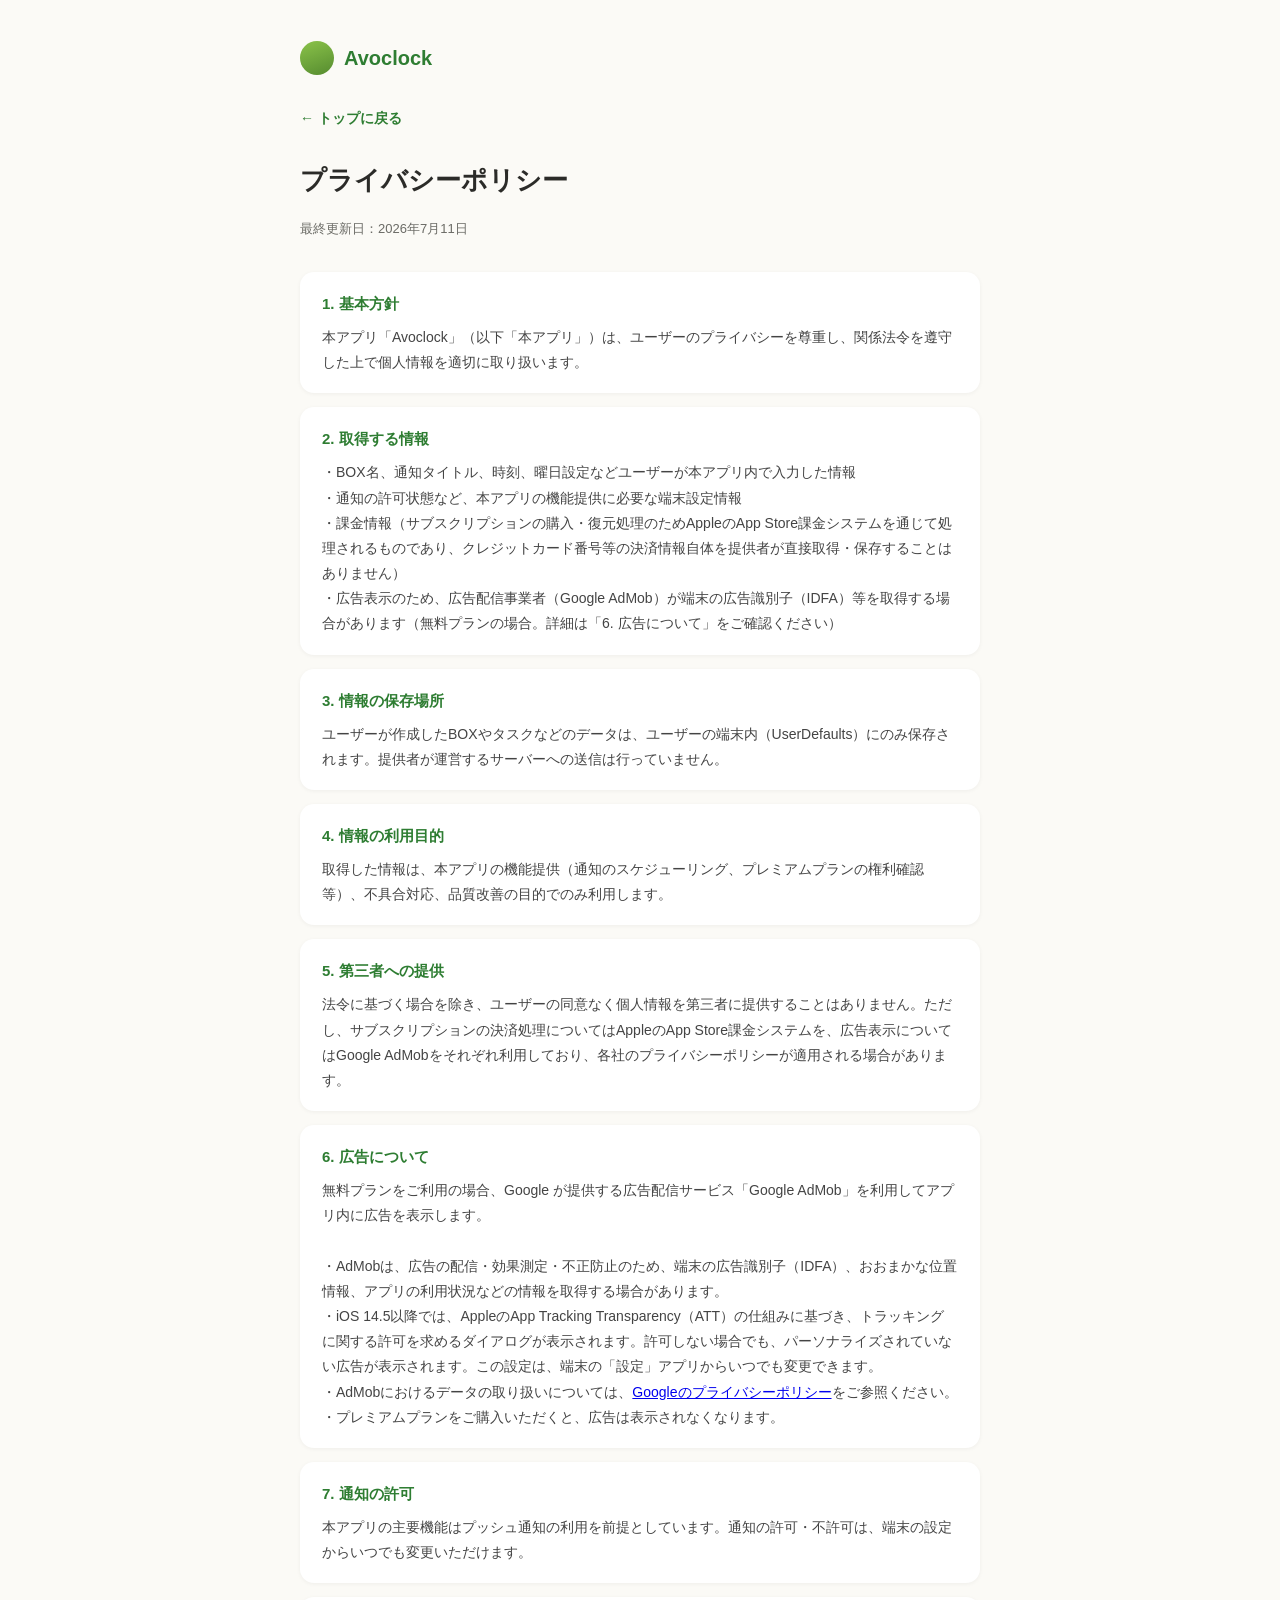
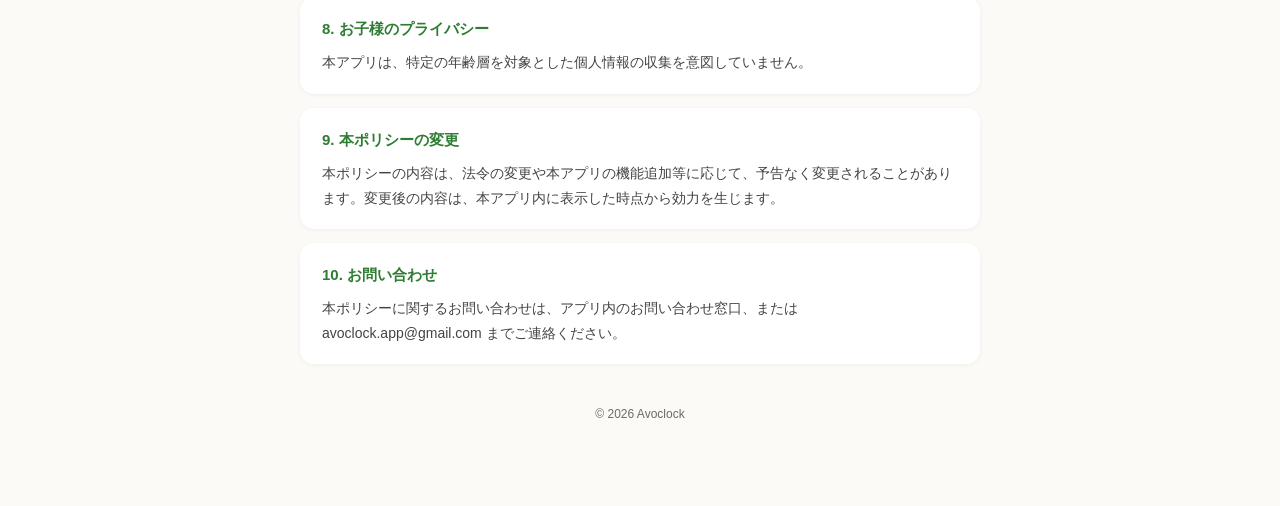
==== privacy.html @ 3c4e4101 "Add files via upload" ====
<!DOCTYPE html>
<html lang="ja">
<head>
<meta charset="UTF-8">
<meta name="viewport" content="width=device-width, initial-scale=1.0">
<title>プライバシーポリシー - Avoclock</title>
<link rel="stylesheet" href="style.css">
</head>
<body>
<div class="wrap">
  <div class="brand"><div class="dot"></div><span>Avoclock</span></div>
  <nav><a href="index.html">&larr; トップに戻る</a></nav>
  <h1>プライバシーポリシー</h1>
  <p class="updated">最終更新日：2026年7月11日</p>

  <section>
    <h2>1. 基本方針</h2>
    <p>本アプリ「Avoclock」（以下「本アプリ」）は、ユーザーのプライバシーを尊重し、関係法令を遵守した上で個人情報を適切に取り扱います。</p>
  </section>

  <section>
    <h2>2. 取得する情報</h2>
    <p>・BOX名、通知タイトル、時刻、曜日設定などユーザーが本アプリ内で入力した情報
・通知の許可状態など、本アプリの機能提供に必要な端末設定情報
・課金情報（サブスクリプションの購入・復元処理のためAppleのApp Store課金システムを通じて処理されるものであり、クレジットカード番号等の決済情報自体を提供者が直接取得・保存することはありません）
・広告表示のため、広告配信事業者（Google AdMob）が端末の広告識別子（IDFA）等を取得する場合があります（無料プランの場合。詳細は「6. 広告について」をご確認ください）</p>
  </section>

  <section>
    <h2>3. 情報の保存場所</h2>
    <p>ユーザーが作成したBOXやタスクなどのデータは、ユーザーの端末内（UserDefaults）にのみ保存されます。提供者が運営するサーバーへの送信は行っていません。</p>
  </section>

  <section>
    <h2>4. 情報の利用目的</h2>
    <p>取得した情報は、本アプリの機能提供（通知のスケジューリング、プレミアムプランの権利確認等）、不具合対応、品質改善の目的でのみ利用します。</p>
  </section>

  <section>
    <h2>5. 第三者への提供</h2>
    <p>法令に基づく場合を除き、ユーザーの同意なく個人情報を第三者に提供することはありません。ただし、サブスクリプションの決済処理についてはAppleのApp Store課金システムを、広告表示についてはGoogle AdMobをそれぞれ利用しており、各社のプライバシーポリシーが適用される場合があります。</p>
  </section>

  <section>
    <h2>6. 広告について</h2>
    <p>無料プランをご利用の場合、Google が提供する広告配信サービス「Google AdMob」を利用してアプリ内に広告を表示します。

・AdMobは、広告の配信・効果測定・不正防止のため、端末の広告識別子（IDFA）、おおまかな位置情報、アプリの利用状況などの情報を取得する場合があります。
・iOS 14.5以降では、AppleのApp Tracking Transparency（ATT）の仕組みに基づき、トラッキングに関する許可を求めるダイアログが表示されます。許可しない場合でも、パーソナライズされていない広告が表示されます。この設定は、端末の「設定」アプリからいつでも変更できます。
・AdMobにおけるデータの取り扱いについては、<a href="https://policies.google.com/privacy" target="_blank" rel="noopener">Googleのプライバシーポリシー</a>をご参照ください。
・プレミアムプランをご購入いただくと、広告は表示されなくなります。</p>
  </section>

  <section>
    <h2>7. 通知の許可</h2>
    <p>本アプリの主要機能はプッシュ通知の利用を前提としています。通知の許可・不許可は、端末の設定からいつでも変更いただけます。</p>
  </section>

  <section>
    <h2>8. お子様のプライバシー</h2>
    <p>本アプリは、特定の年齢層を対象とした個人情報の収集を意図していません。</p>
  </section>

  <section>
    <h2>9. 本ポリシーの変更</h2>
    <p>本ポリシーの内容は、法令の変更や本アプリの機能追加等に応じて、予告なく変更されることがあります。変更後の内容は、本アプリ内に表示した時点から効力を生じます。</p>
  </section>

  <section>
    <h2>10. お問い合わせ</h2>
    <p>本ポリシーに関するお問い合わせは、アプリ内のお問い合わせ窓口、または avoclock.app@gmail.com までご連絡ください。</p>
  </section>

  <footer>&copy; 2026 Avoclock</footer>
</div>
</body>
</html>
---- style.css ----
:root {
  --green: #2e7d32;
  --bg: #fbfaf6;
  --card: #ffffff;
  --text: #2b2b28;
  --muted: #6b6b66;
}

* { box-sizing: border-box; }

body {
  margin: 0;
  font-family: -apple-system, BlinkMacSystemFont, "Hiragino Sans", "Yu Gothic", sans-serif;
  background: var(--bg);
  color: var(--text);
  line-height: 1.8;
}

.wrap {
  max-width: 720px;
  margin: 0 auto;
  padding: 40px 20px 80px;
}

.brand {
  display: flex;
  align-items: center;
  gap: 10px;
  margin-bottom: 28px;
}

.brand .dot {
  width: 34px;
  height: 34px;
  border-radius: 50%;
  background: linear-gradient(160deg, #8bc34a, #558b2f);
}

.brand span {
  font-weight: 700;
  font-size: 20px;
  color: var(--green);
}

h1 {
  font-size: 26px;
  margin: 0 0 6px;
}

.updated {
  color: var(--muted);
  font-size: 13px;
  margin-bottom: 32px;
}

section {
  background: var(--card);
  border-radius: 14px;
  padding: 18px 22px;
  margin-bottom: 14px;
  box-shadow: 0 1px 4px rgba(0,0,0,0.05);
}

section h2 {
  font-size: 15px;
  margin: 0 0 8px;
  color: var(--green);
}

section p {
  margin: 0;
  font-size: 14px;
  color: #444;
  white-space: pre-line;
}

nav {
  margin-bottom: 24px;
}

nav a {
  color: var(--green);
  text-decoration: none;
  font-size: 14px;
  font-weight: 600;
}

footer {
  margin-top: 40px;
  font-size: 12px;
  color: var(--muted);
  text-align: center;
}
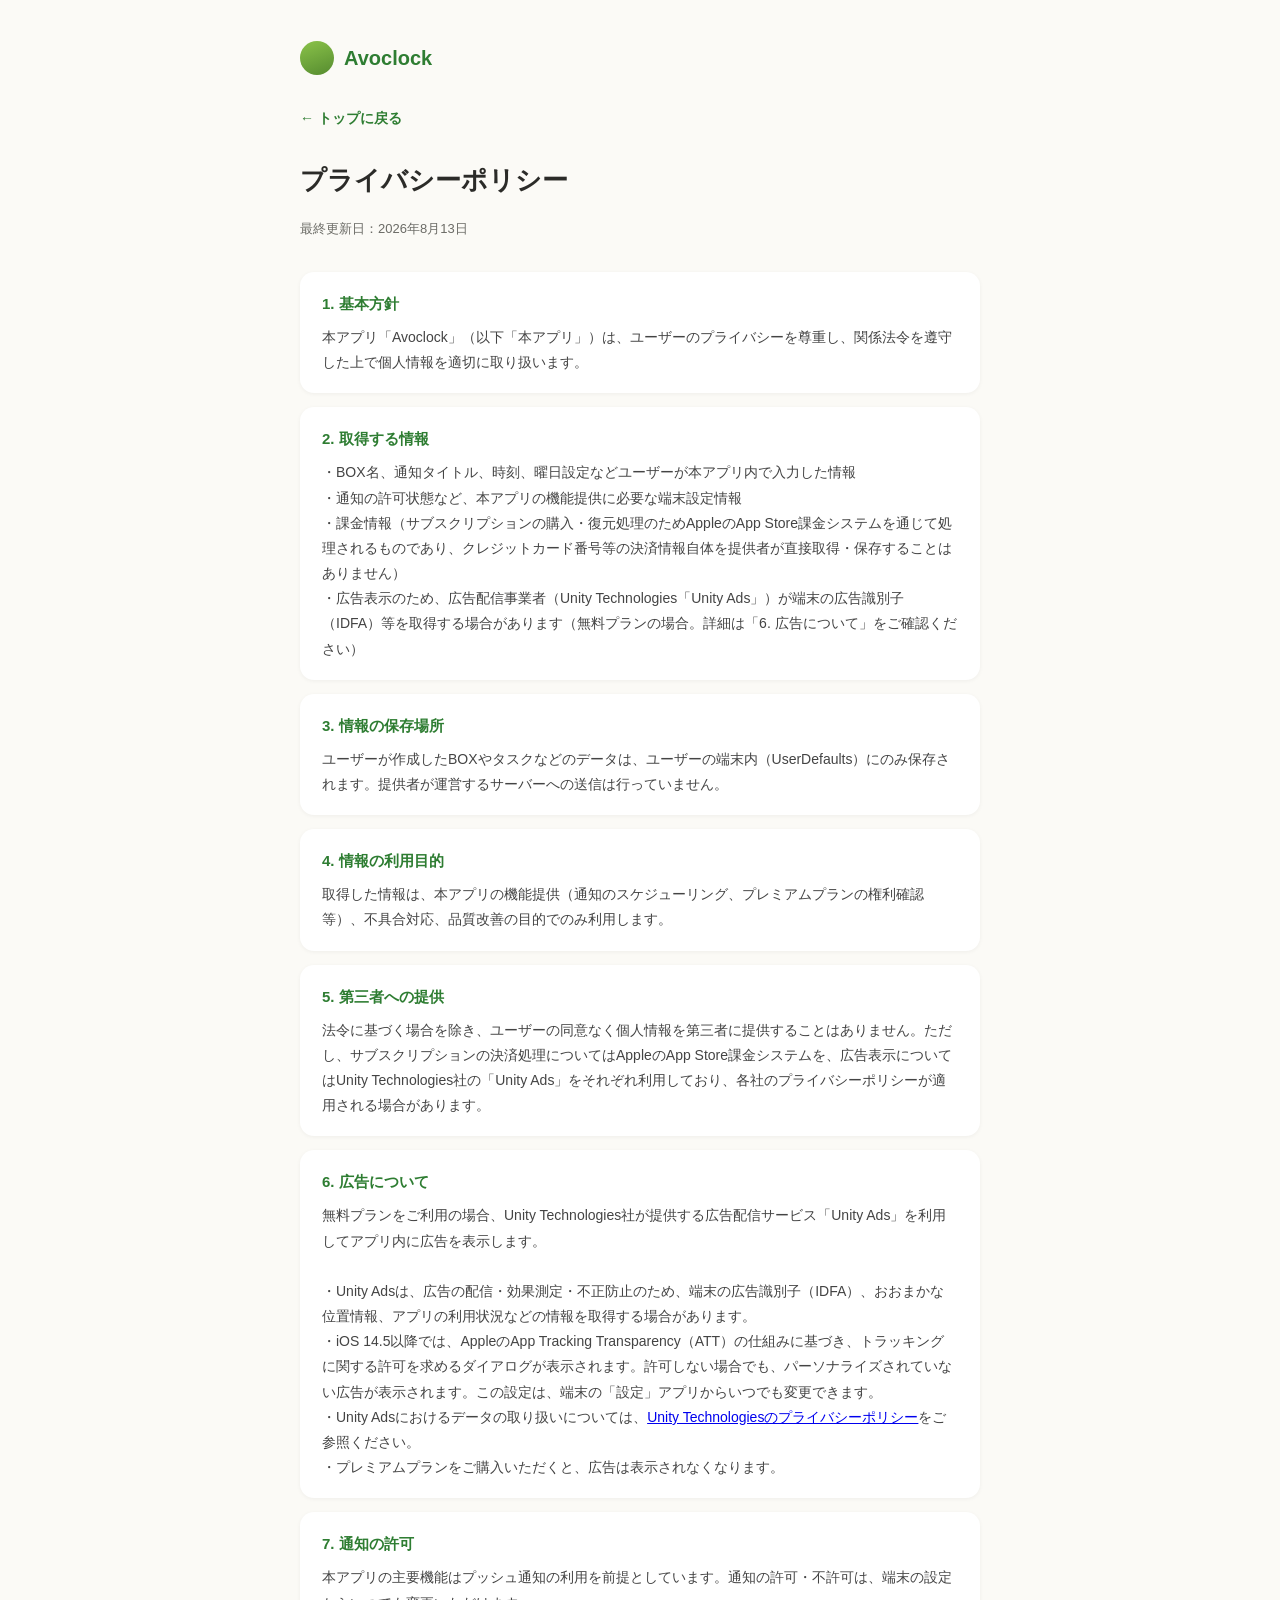
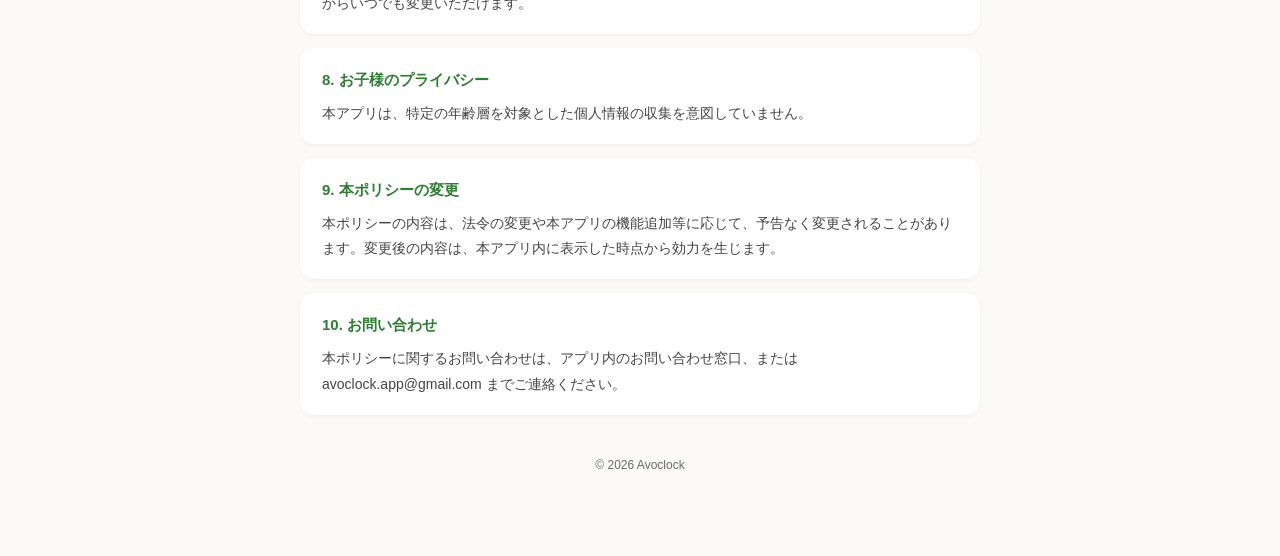
==== commit 1af87f49: "Add files via upload" ====
--- a/privacy.html
+++ b/privacy.html
@@ -11,7 +11,7 @@
   <div class="brand"><div class="dot"></div><span>Avoclock</span></div>
   <nav><a href="index.html">&larr; トップに戻る</a></nav>
   <h1>プライバシーポリシー</h1>
-  <p class="updated">最終更新日：2026年7月11日</p>
+  <p class="updated">最終更新日：2026年8月13日</p>
 
   <section>
     <h2>1. 基本方針</h2>
@@ -23,7 +23,7 @@
     <p>・BOX名、通知タイトル、時刻、曜日設定などユーザーが本アプリ内で入力した情報
 ・通知の許可状態など、本アプリの機能提供に必要な端末設定情報
 ・課金情報（サブスクリプションの購入・復元処理のためAppleのApp Store課金システムを通じて処理されるものであり、クレジットカード番号等の決済情報自体を提供者が直接取得・保存することはありません）
-・広告表示のため、広告配信事業者（Google AdMob）が端末の広告識別子（IDFA）等を取得する場合があります（無料プランの場合。詳細は「6. 広告について」をご確認ください）</p>
+・広告表示のため、広告配信事業者（Unity Technologies「Unity Ads」）が端末の広告識別子（IDFA）等を取得する場合があります（無料プランの場合。詳細は「6. 広告について」をご確認ください）</p>
   </section>
 
   <section>
@@ -38,16 +38,16 @@
 
   <section>
     <h2>5. 第三者への提供</h2>
-    <p>法令に基づく場合を除き、ユーザーの同意なく個人情報を第三者に提供することはありません。ただし、サブスクリプションの決済処理についてはAppleのApp Store課金システムを、広告表示についてはGoogle AdMobをそれぞれ利用しており、各社のプライバシーポリシーが適用される場合があります。</p>
+    <p>法令に基づく場合を除き、ユーザーの同意なく個人情報を第三者に提供することはありません。ただし、サブスクリプションの決済処理についてはAppleのApp Store課金システムを、広告表示についてはUnity Technologies社の「Unity Ads」をそれぞれ利用しており、各社のプライバシーポリシーが適用される場合があります。</p>
   </section>
 
   <section>
     <h2>6. 広告について</h2>
-    <p>無料プランをご利用の場合、Google が提供する広告配信サービス「Google AdMob」を利用してアプリ内に広告を表示します。
+    <p>無料プランをご利用の場合、Unity Technologies社が提供する広告配信サービス「Unity Ads」を利用してアプリ内に広告を表示します。
 
-・AdMobは、広告の配信・効果測定・不正防止のため、端末の広告識別子（IDFA）、おおまかな位置情報、アプリの利用状況などの情報を取得する場合があります。
+・Unity Adsは、広告の配信・効果測定・不正防止のため、端末の広告識別子（IDFA）、おおまかな位置情報、アプリの利用状況などの情報を取得する場合があります。
 ・iOS 14.5以降では、AppleのApp Tracking Transparency（ATT）の仕組みに基づき、トラッキングに関する許可を求めるダイアログが表示されます。許可しない場合でも、パーソナライズされていない広告が表示されます。この設定は、端末の「設定」アプリからいつでも変更できます。
-・AdMobにおけるデータの取り扱いについては、<a href="https://policies.google.com/privacy" target="_blank" rel="noopener">Googleのプライバシーポリシー</a>をご参照ください。
+・Unity Adsにおけるデータの取り扱いについては、<a href="https://unity.com/legal/privacy-policy" target="_blank" rel="noopener">Unity Technologiesのプライバシーポリシー</a>をご参照ください。
 ・プレミアムプランをご購入いただくと、広告は表示されなくなります。</p>
   </section>
 
